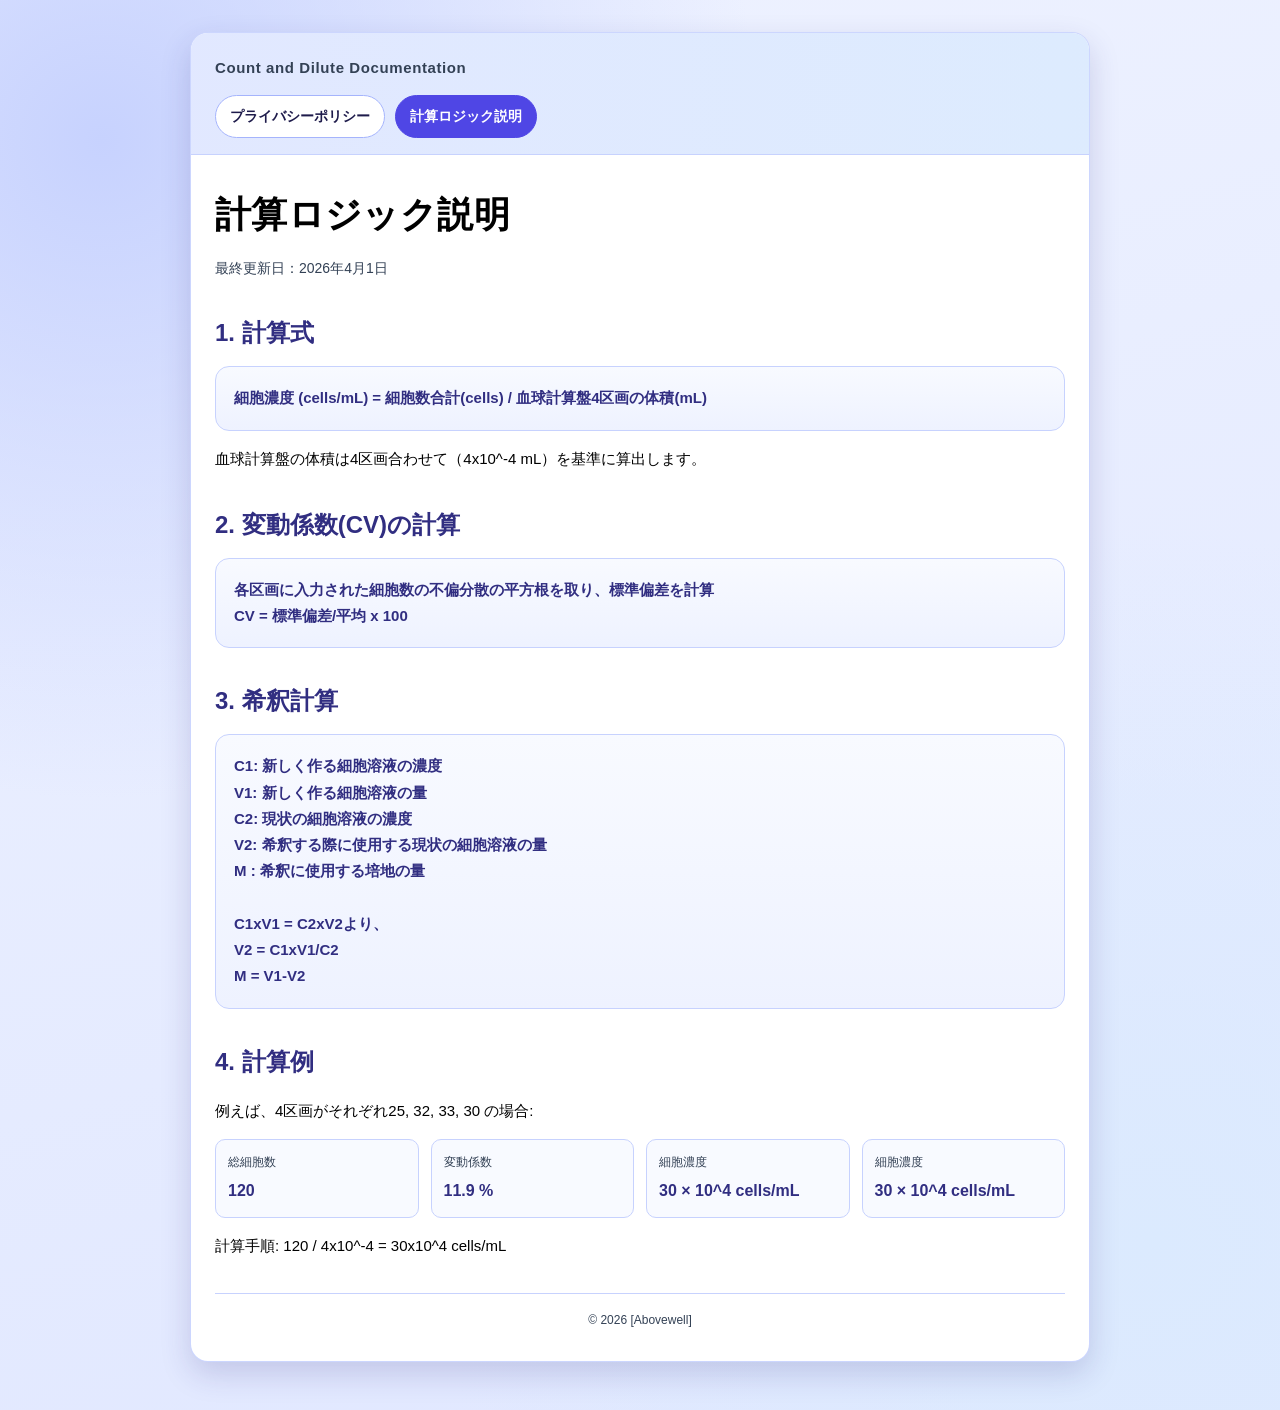
==== calculation.html @ 7527cc72 "各種ロジックの追加" ====
<!DOCTYPE html>
<html lang="ja">
<head>
    <meta charset="UTF-8">
    <meta name="viewport" content="width=device-width, initial-scale=1.0">
    <title>Hemocytometer 計算ロジック説明</title>
    <link rel="stylesheet" href="assets/styles.css">
</head>
<body>
    <div class="page">
        <header class="site-header">
            <p class="brand">Count and Dilute Documentation</p>
            <nav class="nav" aria-label="サイトナビゲーション">
                <a class="nav-link" href="index.html">プライバシーポリシー</a>
                <a class="nav-link active" href="calculation.html">計算ロジック説明</a>
            </nav>
        </header>

        <main class="content">
            <h1 class="page-title">計算ロジック説明</h1>
            <p class="meta">最終更新日：2026年4月1日</p>

            <section class="section" id="formula">
                <h2>1. 計算式</h2>
                <div class="formula-card">
                    <p class="formula">細胞濃度 (cells/mL) = 細胞数合計(cells) / 血球計算盤4区画の体積(mL)</p>
                </div>
                <p>血球計算盤の体積は4区画合わせて（4x10^-4 mL）を基準に算出します。</p>
            </section>

            <section class="section" id="formula">
                <h2>2. 変動係数(CV)の計算</h2>
                <div class="formula-card">
                    <p class="formula">
                        各区画に入力された細胞数の不偏分散の平方根を取り、標準偏差を計算<br>
                        CV = 標準偏差/平均 x 100
                    </p>
                </div>
            </section>
            <section class="section" id="formula">
                <h2>3. 希釈計算</h2>
                <div class="formula-card">
                    <p class="formula">
                        C1: 新しく作る細胞溶液の濃度<br>
                        V1: 新しく作る細胞溶液の量<br>
                        C2: 現状の細胞溶液の濃度<br>
                        V2: 希釈する際に使用する現状の細胞溶液の量<br>
                        M : 希釈に使用する培地の量<br>
                        <br>
                        C1xV1 = C2xV2より、<br>
                        V2 = C1xV1/C2<br>
                        M = V1-V2
                    </p>
                </div>
            </section>
            <section class="section" id="example">
                <h2>4. 計算例</h2>
                <p>例えば、4区画がそれぞれ25, 32, 33, 30 の場合:</p>
                <p>
                    <div class="example-grid">
                        <div class="example-cell">
                            <span class="example-label">総細胞数</span>
                            <span class="example-value">120</span>
                        </div>
                        <div class="example-cell">
                            <span class="example-label">変動係数</span>
                            <span class="example-value">11.9 %</span>
                        </div>
                        <div class="example-cell">
                            <span class="example-label">細胞濃度</span>
                            <span class="example-value">30 × 10^4 cells/mL</span>
                        </div>
                        <div class="example-cell">
                            <span class="example-label">細胞濃度</span>
                            <span class="example-value">30 × 10^4 cells/mL</span>
                        </div>
                    </div>
                </p>
                <p>計算手順: 120 / 4x10^-4 = 30x10^4 cells/mL</p>
            </section>

            <footer class="site-footer">
                &copy; 2026 [Abovewell]
            </footer>
        </main>
    </div>
</body>
</html>
---- assets/styles.css ----
:root {
    --bg-top: #eef2ff;
    --bg-bottom: #e0e7ff;
    --surface: #ffffff;
    --text: #000000;
    --muted: #334155;
    --accent: #4f46e5;
    --accent-soft: #e0e7ff;
    --line: #c7d2fe;
    --shadow: 0 12px 30px rgba(49, 46, 129, 0.18);
}

* {
    box-sizing: border-box;
}

body {
    margin: 0;
    font-family: "Avenir Next", "Hiragino Kaku Gothic ProN", "Hiragino Sans", sans-serif;
    line-height: 1.75;
    color: var(--text);
    background:
        radial-gradient(circle at 8% 10%, #c7d2fe 0%, transparent 38%),
        radial-gradient(circle at 90% 88%, #dbeafe 0%, transparent 42%),
        linear-gradient(165deg, var(--bg-top), var(--bg-bottom));
    min-height: 100vh;
    padding: 32px 16px 48px;
}

.page {
    width: min(900px, 100%);
    margin: 0 auto;
    background: var(--surface);
    border: 1px solid rgba(199, 210, 254, 0.9);
    border-radius: 18px;
    box-shadow: var(--shadow);
    overflow: hidden;
}

.site-header {
    padding: 22px 24px 16px;
    border-bottom: 1px solid var(--line);
    background: linear-gradient(90deg, rgba(224, 231, 255, 0.95), rgba(219, 234, 254, 0.95));
}

.brand {
    margin: 0 0 14px;
    font-size: 15px;
    font-weight: 700;
    letter-spacing: 0.04em;
    color: var(--muted);
}

.nav {
    display: flex;
    flex-wrap: wrap;
    gap: 10px;
}

.nav-link {
    display: inline-block;
    text-decoration: none;
    color: #1e1b4b;
    border: 1px solid #a5b4fc;
    border-radius: 999px;
    padding: 8px 14px;
    font-size: 14px;
    font-weight: 600;
    transition: transform 0.18s ease, background-color 0.18s ease, color 0.18s ease;
    background: #ffffff;
}

.nav-link:hover {
    transform: translateY(-1px);
    background: #eef2ff;
}

.nav-link.active {
    background: var(--accent);
    border-color: var(--accent);
    color: #fff;
}

.content {
    padding: 28px 24px 30px;
}

.page-title {
    margin: 0;
    font-size: clamp(24px, 4vw, 36px);
    letter-spacing: 0.01em;
}

.meta {
    margin: 10px 0 26px;
    color: var(--muted);
    font-size: 14px;
}

.section {
    margin-top: 26px;
    padding-top: 6px;
}

.section h2 {
    margin: 0 0 12px;
    font-size: clamp(19px, 3vw, 24px);
    color: #312e81;
}

.section p,
.section li,
.note {
    font-size: 15px;
}

.section ul {
    margin: 12px 0;
    padding-left: 18px;
}

.formula-card {
    border: 1px solid var(--line);
    background: linear-gradient(180deg, #f8faff, #eef2ff);
    border-radius: 14px;
    padding: 18px;
    margin-top: 8px;
}

.formula {
    margin: 0;
    font-size: 17px;
    font-weight: 700;
    color: #312e81;
}

.example-grid {
    display: grid;
    grid-template-columns: repeat(4, minmax(0, 1fr));
    gap: 12px;
    margin-top: 14px;
}

.example-cell {
    border: 1px solid var(--line);
    background: #f8faff;
    border-radius: 10px;
    padding: 12px;
}

.example-label {
    display: block;
    font-size: 12px;
    color: var(--muted);
    margin-bottom: 4px;
}

.example-value {
    font-size: 16px;
    font-weight: 700;
    color: #312e81;
}

.note {
    margin-top: 14px;
    padding: 10px 12px;
    border-left: 3px solid var(--accent);
    background: var(--accent-soft);
    border-radius: 6px;
}

.site-footer {
    margin-top: 34px;
    padding-top: 16px;
    border-top: 1px solid var(--line);
    color: #334155;
    font-size: 12px;
    text-align: center;
}

@media (max-width: 680px) {
    body {
        padding: 20px 10px 28px;
    }

    .site-header,
    .content {
        padding: 18px 16px;
    }

    .example-grid {
        grid-template-columns: 1fr;
    }
}
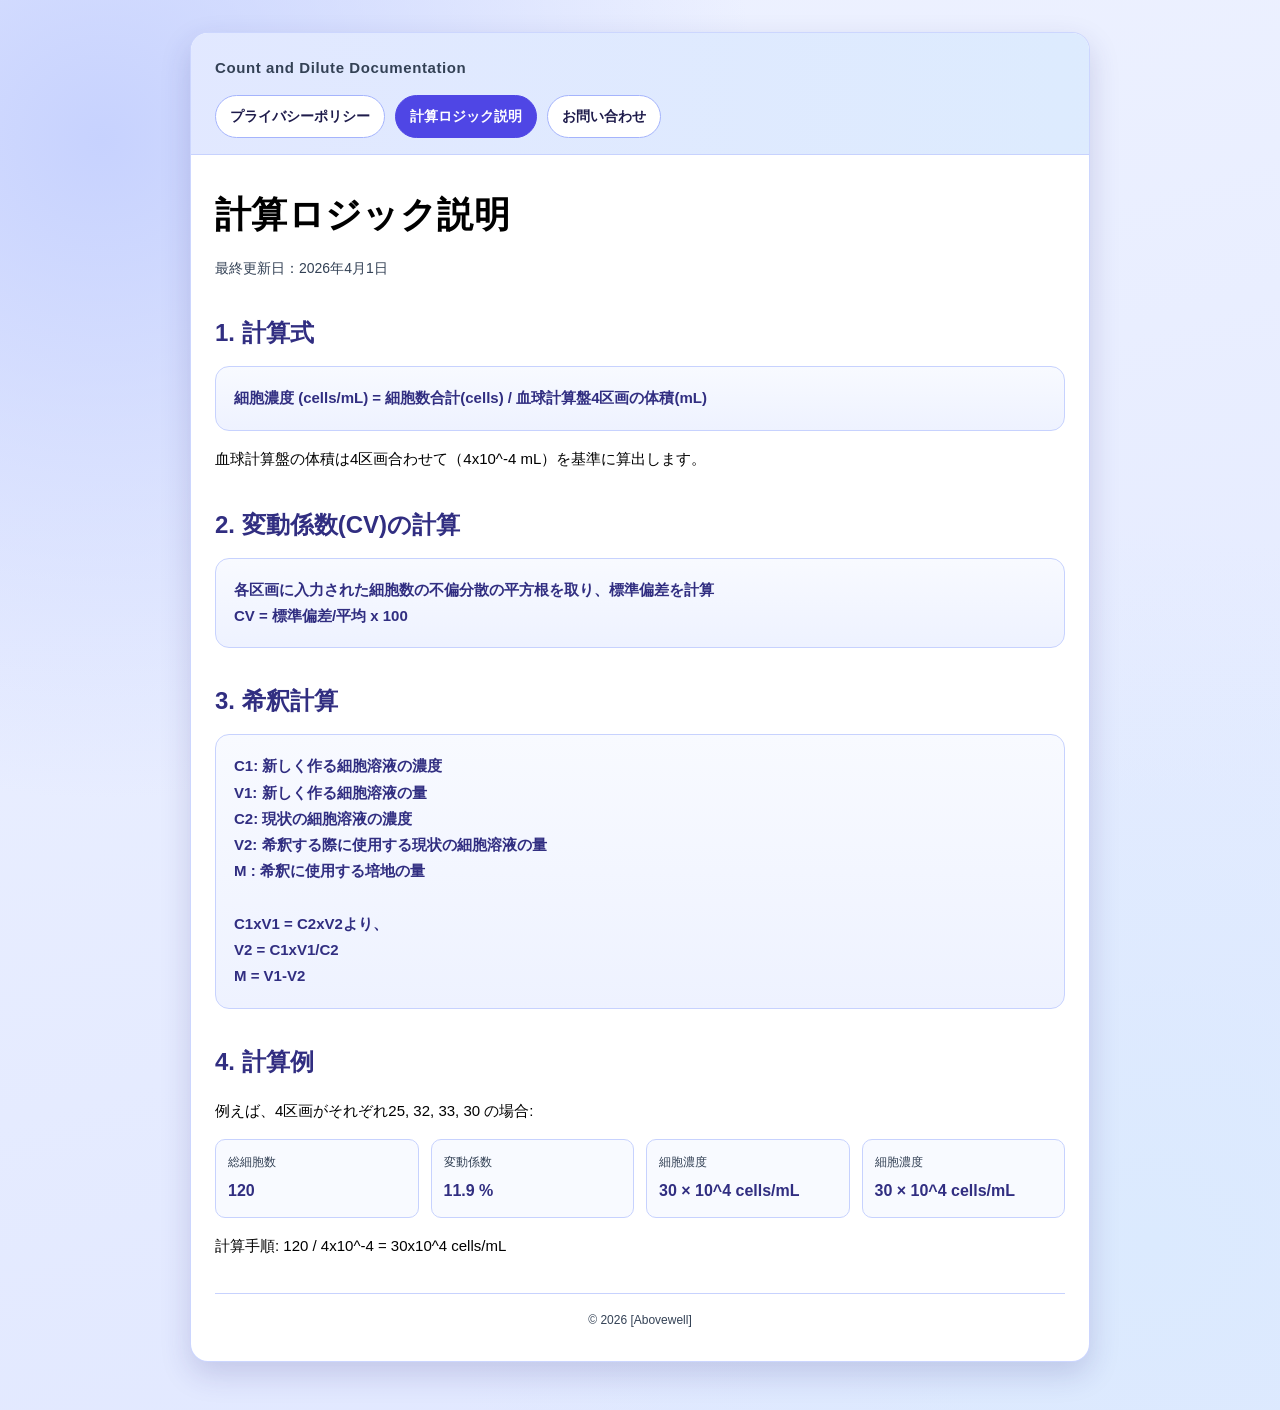
==== commit 3b525ba7: "問い合わせ追加" ====
--- a/calculation.html
+++ b/calculation.html
@@ -13,6 +13,7 @@
             <nav class="nav" aria-label="サイトナビゲーション">
                 <a class="nav-link" href="index.html">プライバシーポリシー</a>
                 <a class="nav-link active" href="calculation.html">計算ロジック説明</a>
+                <a class="nav-link" href="inquiry.html">お問い合わせ</a>
             </nav>
         </header>
 
--- a/assets/styles.css
+++ b/assets/styles.css
@@ -169,6 +169,44 @@
     border-radius: 6px;
 }
 
+.form-embed {
+    margin-top: 12px;
+    border: 1px solid var(--line);
+    border-radius: 14px;
+    overflow: hidden;
+    background: #fff;
+    box-shadow: 0 8px 20px rgba(49, 46, 129, 0.08);
+}
+
+.form-embed iframe {
+    display: block;
+    width: 100%;
+    min-height: 1100px;
+    border: 0;
+}
+
+.form-link-text {
+    margin: 12px 0 0;
+}
+
+.external-form-link {
+    display: inline-block;
+    padding: 10px 14px;
+    border-radius: 999px;
+    border: 1px solid var(--accent);
+    background: var(--accent);
+    color: #fff;
+    text-decoration: none;
+    font-size: 14px;
+    font-weight: 700;
+    transition: transform 0.18s ease, opacity 0.18s ease;
+}
+
+.external-form-link:hover {
+    transform: translateY(-1px);
+    opacity: 0.92;
+}
+
 .site-footer {
     margin-top: 34px;
     padding-top: 16px;
@@ -191,4 +229,8 @@
     .example-grid {
         grid-template-columns: 1fr;
     }
-}
+
+    .form-embed iframe {
+        min-height: 1200px;
+    }
+}
